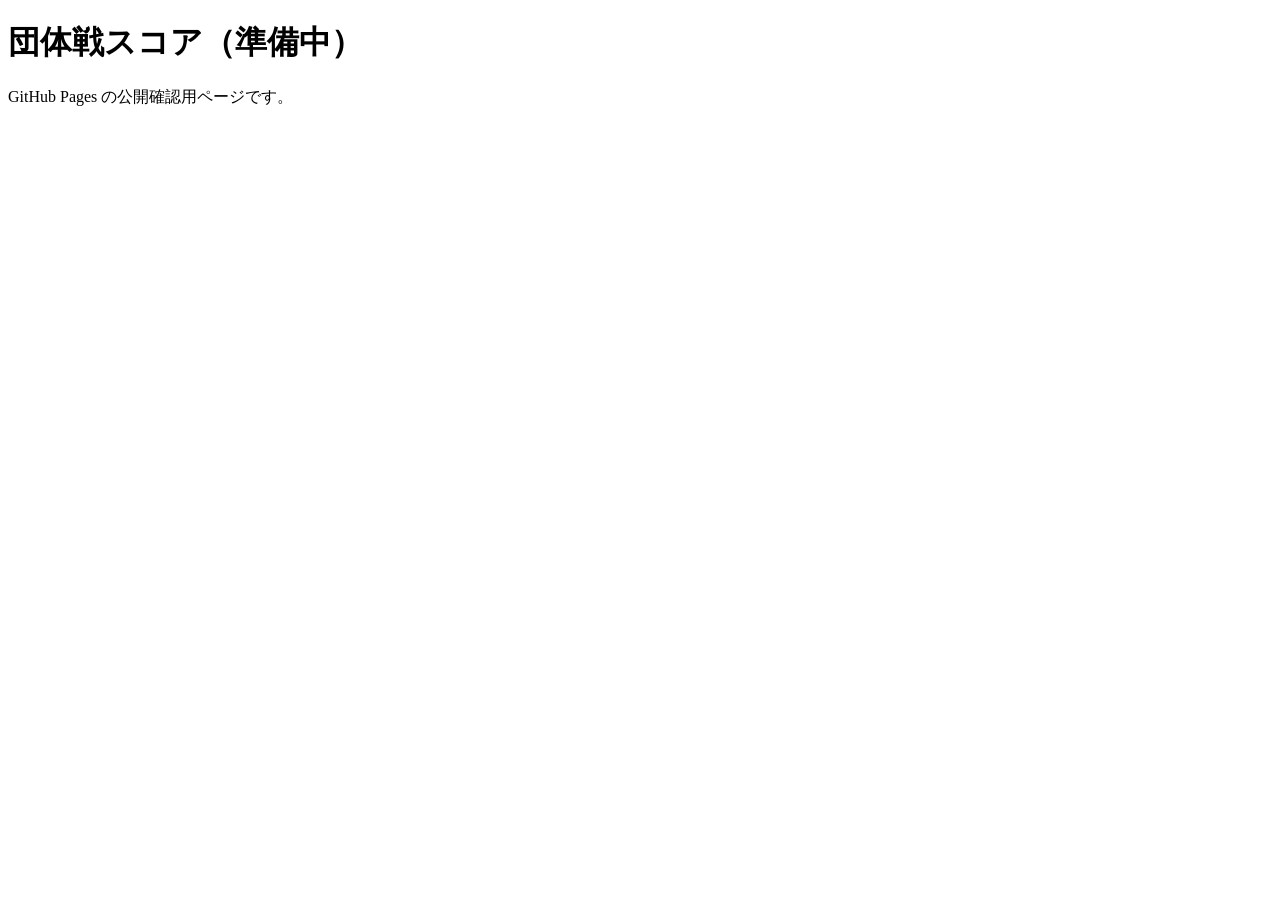
==== index.html @ d8e2cdad "Initial commit Co-Authored-By: Claude Opus 5.5 <noreply@anthropic.com>" ====
<!doctype html>
<html lang="ja">
<head>
  <meta charset="utf-8">
  <meta name="viewport" content="width=device-width, initial-scale=1">
  <title>団体戦スコア</title>
</head>
<body>
  <h1>団体戦スコア（準備中）</h1>
  <p>GitHub Pages の公開確認用ページです。</p>
</body>
</html>
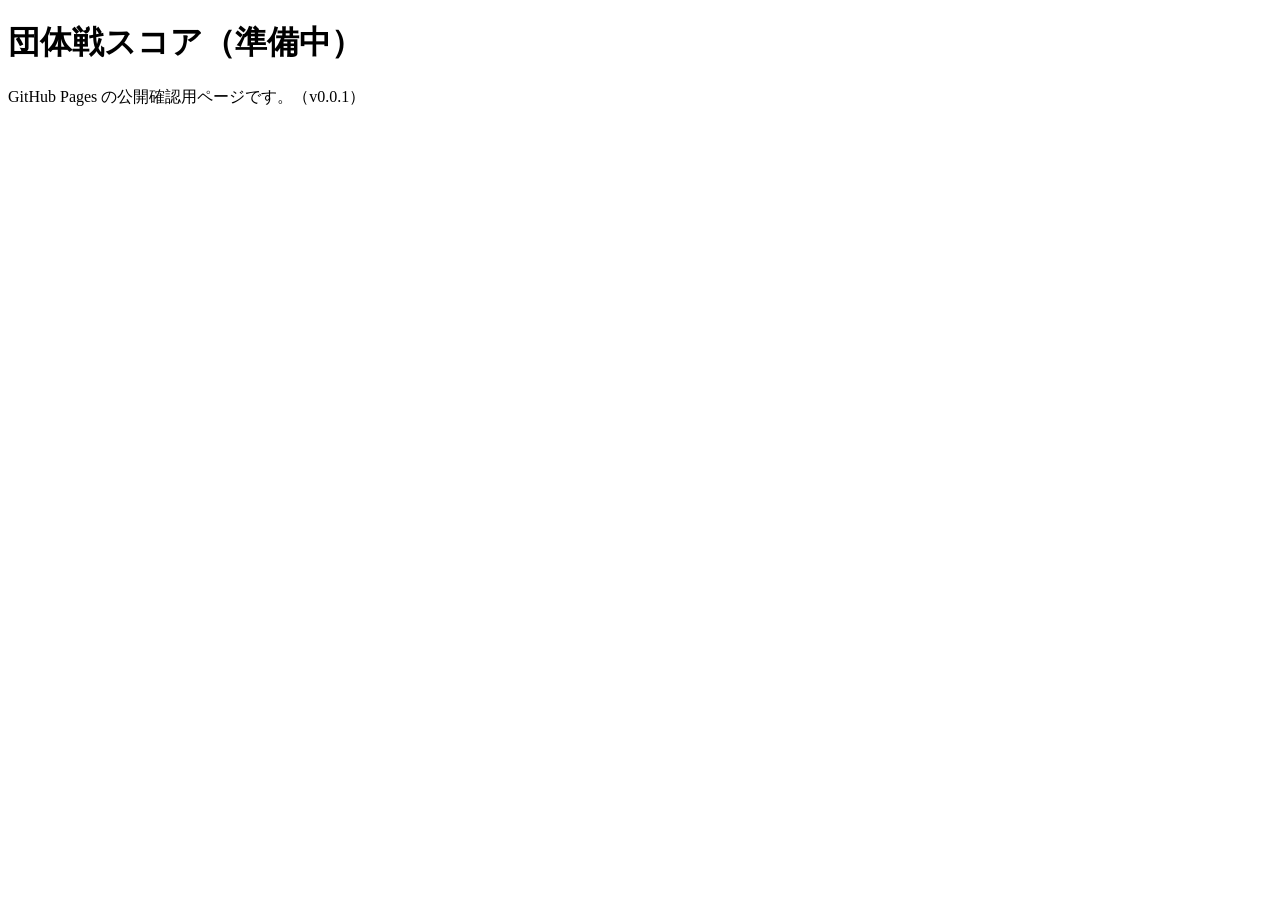
==== commit 253c2efd: "Update placeholder page Co-Authored-By: Claude Opus 5.5 <noreply@anthropic.com>" ====
--- a/index.html
+++ b/index.html
@@ -7,6 +7,6 @@
 </head>
 <body>
   <h1>団体戦スコア（準備中）</h1>
-  <p>GitHub Pages の公開確認用ページです。</p>
+  <p>GitHub Pages の公開確認用ページです。（v0.0.1）</p>
 </body>
 </html>
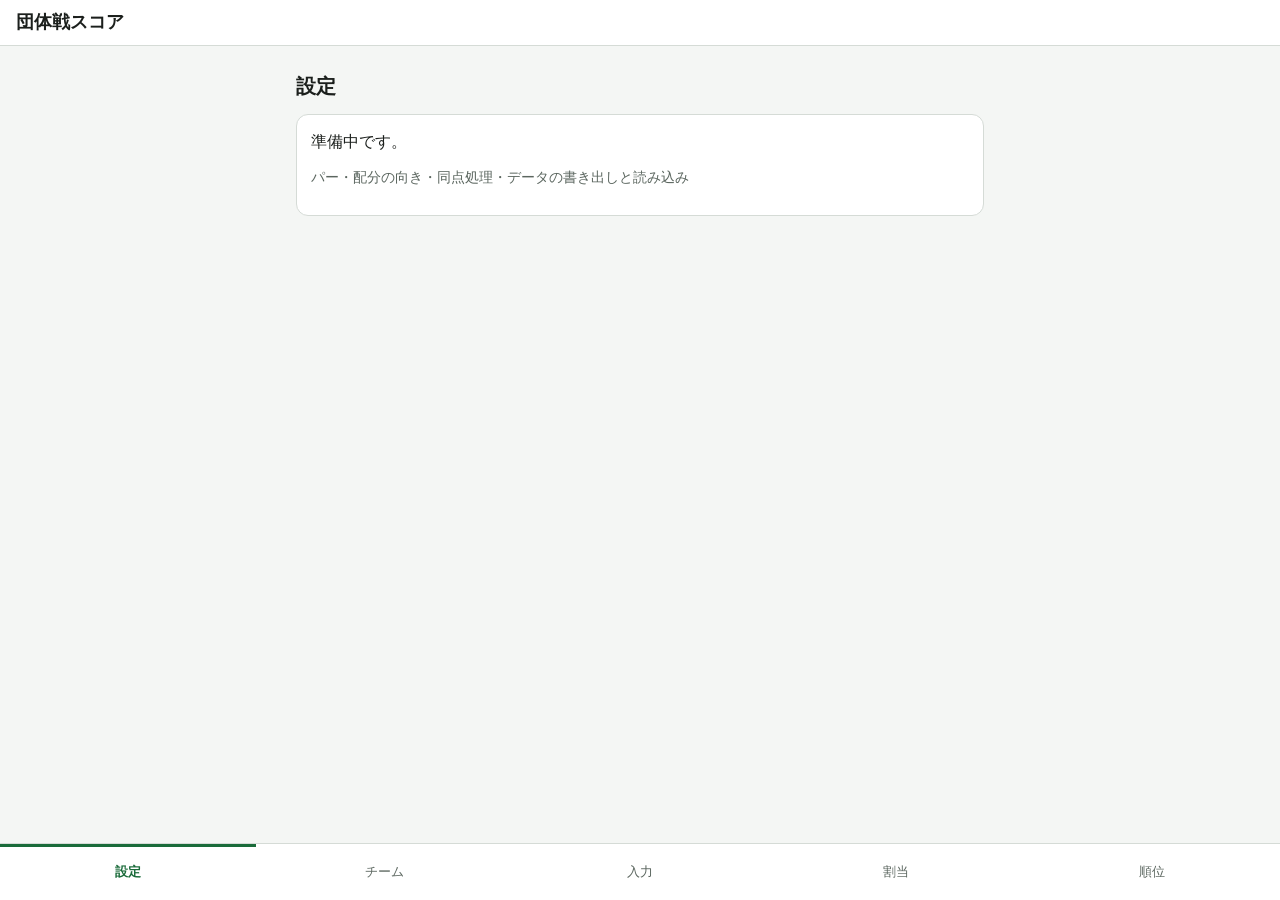
==== commit 7faba207: "Add app shell with tabs, state management and layout check Co-Authored-By: Claude Sonnet 5.5 <norepl" ====
--- a/index.html
+++ b/index.html
@@ -2,11 +2,25 @@
 <html lang="ja">
 <head>
   <meta charset="utf-8">
-  <meta name="viewport" content="width=device-width, initial-scale=1">
+  <meta name="viewport" content="width=device-width, initial-scale=1, viewport-fit=cover">
+  <meta http-equiv="Content-Security-Policy" content="default-src 'self'; img-src 'self' data: blob:; style-src 'self'; script-src 'self'; connect-src 'self'; object-src 'none'; base-uri 'none'; form-action 'none'">
+  <meta name="theme-color" content="#1a6b3a">
   <title>団体戦スコア</title>
+  <link rel="stylesheet" href="css/style.css">
 </head>
 <body>
-  <h1>団体戦スコア（準備中）</h1>
-  <p>GitHub Pages の公開確認用ページです。（v0.0.1）</p>
+  <header class="app-header">
+    <h1 class="app-title">団体戦スコア</h1>
+    <span id="save-status" class="save-status" role="status"></span>
+  </header>
+
+  <div id="banner" class="banner" role="alert" hidden></div>
+
+  <main id="screen" class="screen" tabindex="-1"></main>
+
+  <nav id="tabs" class="tabs" aria-label="画面の切り替え"></nav>
+
+  <noscript><p class="banner">このアプリは JavaScript が必要です。</p></noscript>
+  <script type="module" src="js/main.js"></script>
 </body>
 </html>
--- a/css/style.css
+++ b/css/style.css
@@ -0,0 +1,153 @@
+/* 色はトークンで定義し、ダークモードでは同じ名前を再定義する */
+:root {
+  --bg: #f4f6f4;
+  --fg: #1b1f1c;
+  --muted: #5b665f;
+  --card: #ffffff;
+  --accent: #1a6b3a;
+  --accent-fg: #ffffff;
+  --line: #d5dbd6;
+  --ng: #b3261e;
+  --ng-bg: #fdecea;
+  --warn-bg: #fff4d6;
+  --tab-h: 56px;
+}
+
+@media (prefers-color-scheme: dark) {
+  :root {
+    --bg: #141714;
+    --fg: #e8ece9;
+    --muted: #9aa69e;
+    --card: #1e231f;
+    --accent: #4cc27e;
+    --accent-fg: #0d1f14;
+    --line: #34403a;
+    --ng: #ff8a80;
+    --ng-bg: #3a1f1d;
+    --warn-bg: #3a3218;
+  }
+}
+
+* { box-sizing: border-box; }
+
+html { -webkit-text-size-adjust: 100%; }
+
+body {
+  margin: 0;
+  background: var(--bg);
+  color: var(--fg);
+  font: 16px/1.6 -apple-system, "Hiragino Sans", "Yu Gothic", sans-serif;
+  /* 下のタブバーに内容が隠れないようにする */
+  padding-bottom: calc(var(--tab-h) + env(safe-area-inset-bottom));
+  overflow-x: hidden;
+}
+
+/* ---- ヘッダー ---- */
+.app-header {
+  position: sticky;
+  top: 0;
+  z-index: 10;
+  display: flex;
+  align-items: center;
+  justify-content: space-between;
+  gap: 12px;
+  padding: calc(env(safe-area-inset-top) + 8px) calc(16px + env(safe-area-inset-right)) 8px calc(16px + env(safe-area-inset-left));
+  background: var(--card);
+  border-bottom: 1px solid var(--line);
+}
+.app-title { margin: 0; font-size: 18px; }
+.save-status { font-size: 13px; color: var(--muted); white-space: nowrap; }
+.save-status.is-error { color: var(--ng); font-weight: 600; }
+
+/* ---- お知らせ ---- */
+.banner {
+  margin: 0;
+  padding: 10px calc(16px + env(safe-area-inset-right)) 10px calc(16px + env(safe-area-inset-left));
+  background: var(--warn-bg);
+  border-bottom: 1px solid var(--line);
+  font-size: 14px;
+}
+.banner[hidden] { display: none; }
+.banner.is-error { background: var(--ng-bg); color: var(--ng); }
+
+/* ---- 画面 ---- */
+.screen {
+  max-width: 720px;
+  margin: 0 auto;
+  padding: 16px calc(16px + env(safe-area-inset-right)) 24px calc(16px + env(safe-area-inset-left));
+  outline: none;
+}
+.screen h2 { margin: 0 0 12px; font-size: 20px; }
+.screen p { margin: 0 0 12px; }
+.muted { color: var(--muted); font-size: 14px; }
+
+.card {
+  background: var(--card);
+  border: 1px solid var(--line);
+  border-radius: 12px;
+  padding: 14px;
+  margin: 0 0 14px;
+}
+
+/* 表は幅が足りなければ表の中だけ横にスクロールさせる（画面全体は横スクロールさせない） */
+.table-wrap { overflow-x: auto; -webkit-overflow-scrolling: touch; }
+
+/* ---- ボタン ---- */
+button, .btn {
+  min-height: 44px;
+  min-width: 44px;
+  padding: 0 16px;
+  border: 1px solid var(--line);
+  border-radius: 10px;
+  background: var(--card);
+  color: var(--fg);
+  font: inherit;
+  cursor: pointer;
+}
+button.primary { background: var(--accent); color: var(--accent-fg); border-color: var(--accent); }
+button.danger { color: var(--ng); border-color: var(--ng); }
+button:disabled { opacity: 0.5; cursor: default; }
+button:focus-visible, a:focus-visible, input:focus-visible, select:focus-visible { outline: 3px solid var(--accent); outline-offset: 2px; }
+
+input, select {
+  min-height: 44px;
+  padding: 0 12px;
+  border: 1px solid var(--line);
+  border-radius: 10px;
+  background: var(--bg);
+  color: var(--fg);
+  font: inherit;
+  max-width: 100%;
+}
+
+/* ---- 下のタブバー ---- */
+.tabs {
+  position: fixed;
+  left: 0;
+  right: 0;
+  bottom: 0;
+  z-index: 10;
+  display: grid;
+  grid-template-columns: repeat(5, 1fr);
+  background: var(--card);
+  border-top: 1px solid var(--line);
+  padding-bottom: env(safe-area-inset-bottom);
+}
+.tabs button {
+  min-height: var(--tab-h);
+  padding: 0 2px;
+  border: 0;
+  border-radius: 0;
+  background: none;
+  color: var(--muted);
+  font-size: 13px;
+}
+.tabs button[aria-current="page"] {
+  color: var(--accent);
+  font-weight: 700;
+  box-shadow: inset 0 3px 0 var(--accent);
+}
+
+@media (min-width: 700px) {
+  .screen { padding-top: 24px; }
+}
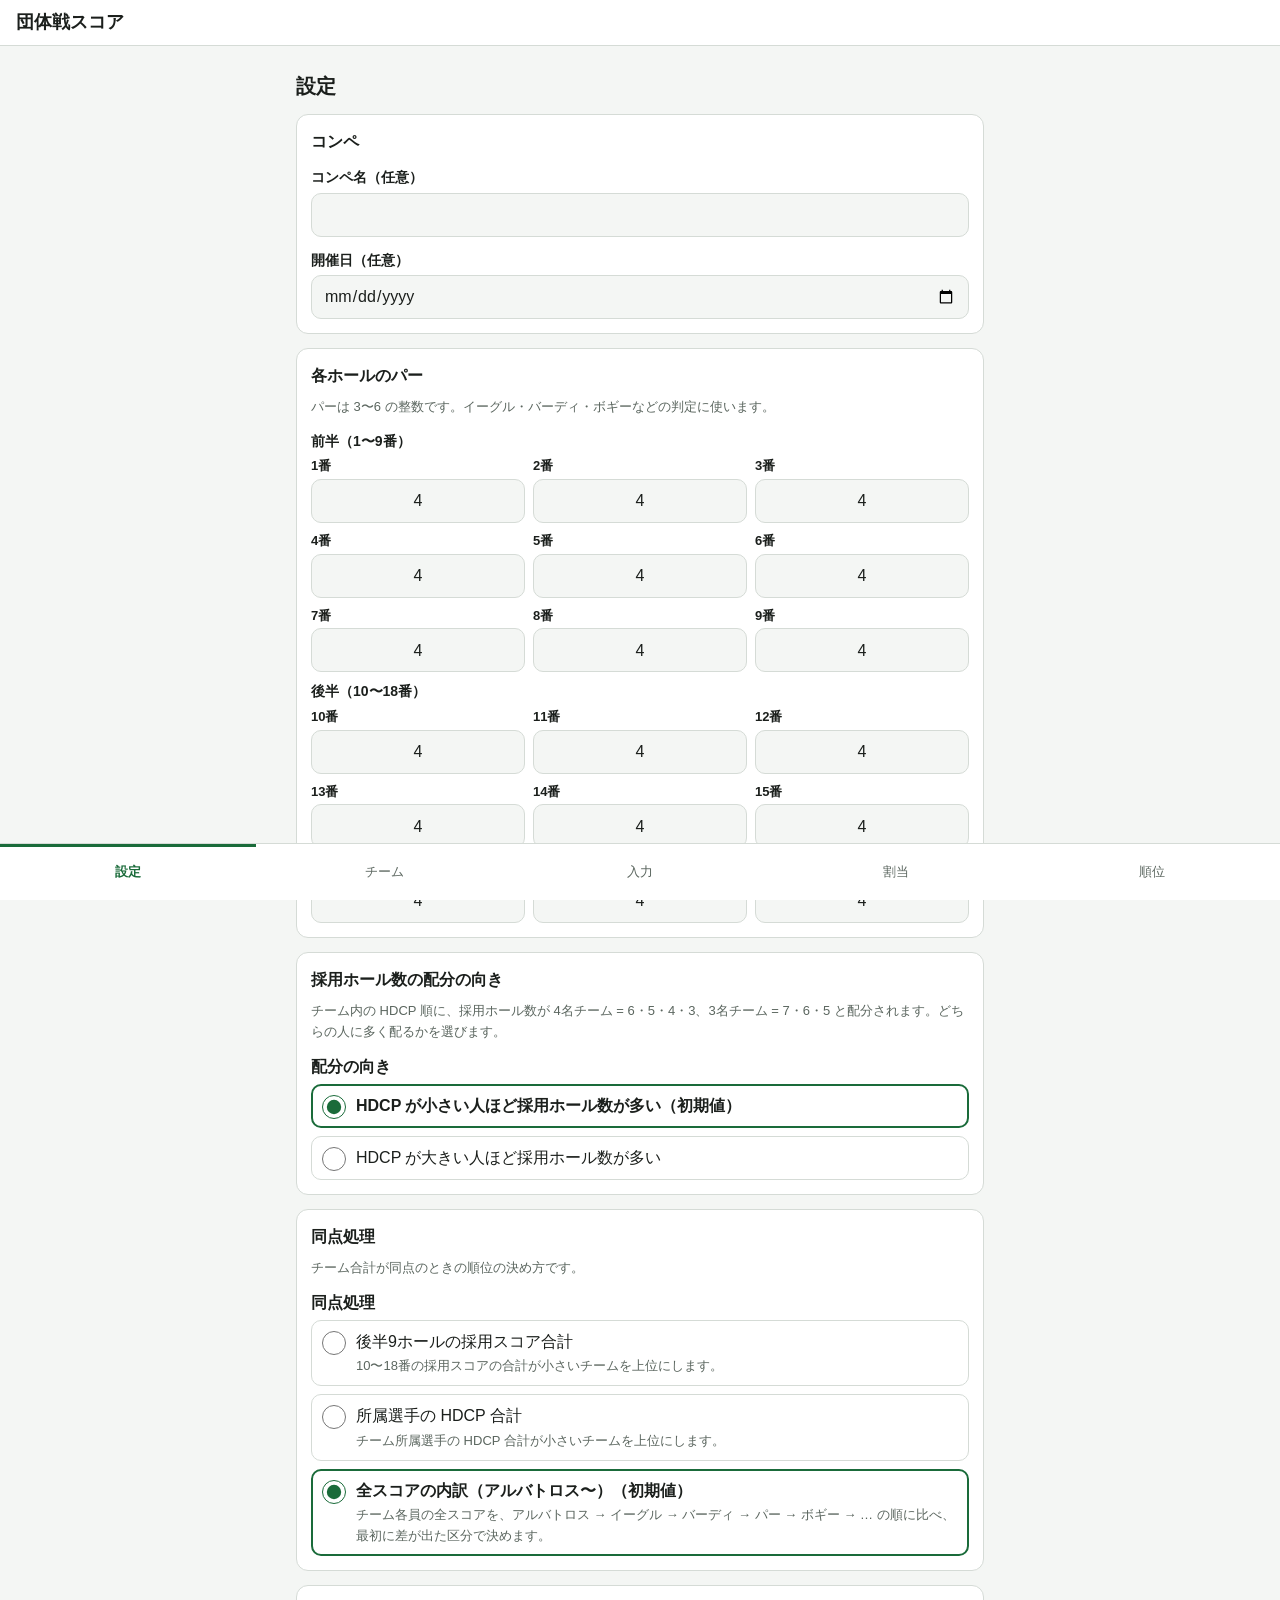
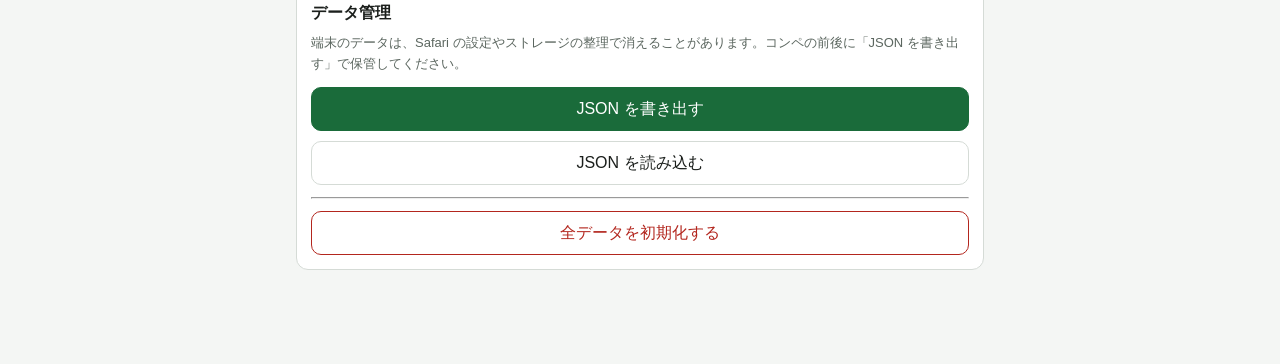
==== commit a12424a3: "Make the app an installable offline PWA with update notice Co-Authored-By: Claude Sonnet 5.5 <norepl" ====
--- a/index.html
+++ b/index.html
@@ -5,8 +5,19 @@
   <meta name="viewport" content="width=device-width, initial-scale=1, viewport-fit=cover">
   <meta http-equiv="Content-Security-Policy" content="default-src 'self'; img-src 'self' data: blob:; style-src 'self'; script-src 'self'; connect-src 'self'; object-src 'none'; base-uri 'none'; form-action 'none'">
   <meta name="theme-color" content="#1a6b3a">
+  <meta name="apple-mobile-web-app-capable" content="yes">
+  <meta name="mobile-web-app-capable" content="yes">
+  <meta name="apple-mobile-web-app-title" content="団体戦">
+  <meta name="apple-mobile-web-app-status-bar-style" content="default">
+  <link rel="manifest" href="manifest.webmanifest">
+  <link rel="apple-touch-icon" href="icons/icon-180.png">
   <title>団体戦スコア</title>
   <link rel="stylesheet" href="css/style.css">
+  <link rel="stylesheet" href="css/settings.css">
+  <link rel="stylesheet" href="css/teams.css">
+  <link rel="stylesheet" href="css/input.css">
+  <link rel="stylesheet" href="css/assign.css">
+  <link rel="stylesheet" href="css/ranking.css">
 </head>
 <body>
   <header class="app-header">
@@ -15,6 +26,7 @@
   </header>
 
   <div id="banner" class="banner" role="alert" hidden></div>
+  <div id="update-banner" class="banner" role="status" hidden></div>
 
   <main id="screen" class="screen" tabindex="-1"></main>
 
--- a/css/style.css
+++ b/css/style.css
@@ -120,6 +120,45 @@
   max-width: 100%;
 }
 
+/* ---- 共通の部品（各画面で共有する）---- */
+
+/* 縦に並べる・横に並べる（折り返す） */
+.stack > * + * { margin-top: 12px; }
+.row { display: flex; flex-wrap: wrap; align-items: center; gap: 8px; }
+.row.between { justify-content: space-between; }
+.grow { flex: 1 1 0; min-width: 0; }
+
+/* 項目名つきの入力欄: <div class="field"><label>…</label><input>…<div class="error-text">…</div></div> */
+.field { display: flex; flex-direction: column; gap: 4px; }
+.field > label, .label { font-size: 14px; font-weight: 600; }
+.field input, .field select { width: 100%; }
+.field.is-invalid input, .field.is-invalid select { border-color: var(--ng); }
+.error-text { color: var(--ng); font-size: 14px; }
+.error-text:empty { display: none; }
+.hint { color: var(--muted); font-size: 13px; }
+
+/* 見出し付きのカード */
+.card > h3 { margin: 0 0 8px; font-size: 16px; }
+
+/* 状態を示す小さなラベル */
+.badge {
+  display: inline-block;
+  padding: 0 8px;
+  border-radius: 999px;
+  border: 1px solid var(--line);
+  font-size: 13px;
+  line-height: 22px;
+  white-space: nowrap;
+}
+.badge.ok { color: var(--accent); border-color: var(--accent); }
+.badge.ng { color: var(--ng); border-color: var(--ng); }
+
+/* 表（.table-wrap の中に置く） */
+table.grid { border-collapse: collapse; width: 100%; font-variant-numeric: tabular-nums; }
+table.grid th, table.grid td { padding: 6px 8px; border-bottom: 1px solid var(--line); text-align: center; white-space: nowrap; }
+table.grid th { font-size: 13px; color: var(--muted); font-weight: 600; }
+table.grid td.left, table.grid th.left { text-align: left; }
+
 /* ---- 下のタブバー ---- */
 .tabs {
   position: fixed;
--- a/css/settings.css
+++ b/css/settings.css
@@ -0,0 +1,24 @@
+/* 設定画面の専用スタイル。共通の部品は style.css にある。ここには、この画面だけで使うクラスを書く */
+.par-group { margin-top: 8px; }
+.par-group > .label { display: block; margin-bottom: 4px; }
+.par-grid { display: grid; grid-template-columns: repeat(3, minmax(0, 1fr)); gap: 8px; }
+.par-cell { display: flex; flex-direction: column; gap: 2px; min-width: 0; }
+.par-cell > label { font-size: 13px; font-weight: 600; }
+.par-cell input { width: 100%; min-width: 0; text-align: center; padding: 0 4px; }
+.par-cell.is-invalid input { border-color: var(--ng); border-width: 2px; }
+.par-cell .error-text { font-size: 12px; }
+
+.option-list { border: 0; margin: 0; padding: 0; min-width: 0; }
+.option-list > legend { padding: 0; font-weight: 600; margin-bottom: 4px; }
+.option { display: flex; align-items: flex-start; gap: 10px; min-height: 44px; padding: 8px 10px; border: 1px solid var(--line); border-radius: 10px; cursor: pointer; }
+.option + .option { margin-top: 8px; }
+.option input { flex: none; width: 24px; min-height: 24px; height: 24px; margin: 2px 0 0; padding: 0; accent-color: var(--accent); }
+.option:has(input:checked) { border-color: var(--accent); border-width: 2px; padding: 7px 9px; font-weight: 600; }
+.option-body { display: flex; flex-direction: column; gap: 2px; min-width: 0; }
+.option-desc { font-weight: 400; font-size: 13px; color: var(--muted); }
+
+.notice { padding: 10px 12px; border: 1px solid var(--accent); border-radius: 10px; font-weight: 600; }
+.notice.is-error { border-color: var(--ng); color: var(--ng); }
+.notice:empty { display: none; }
+.data-actions { display: flex; flex-direction: column; gap: 10px; }
+.data-actions button { width: 100%; }
--- a/css/teams.css
+++ b/css/teams.css
@@ -0,0 +1,28 @@
+/* チーム画面の専用スタイル。共通の部品は style.css にある。ここには、この画面だけで使うクラスを書く */
+.team-card .t-head { align-items: flex-end; }
+.team-card .t-head .grow { flex: 1 1 160px; }
+.team-card .t-size { margin: 12px 0; }
+
+/* 同 HDCP の順序が未指定・重複: 色だけでなく枠線・太字・記号で目立たせる */
+.tie-warning {
+  margin: 0 0 12px;
+  padding: 10px 12px;
+  border: 2px solid var(--ng);
+  border-radius: 10px;
+  background: var(--warn-bg);
+  font-weight: 600;
+}
+
+.players .player {
+  padding: 10px 0 0;
+  border-top: 1px solid var(--line);
+}
+.players .player:first-child { border-top: 0; padding-top: 0; }
+.player .t-line { margin-top: 8px; align-items: flex-end; }
+.player .t-hdcp { flex: 0 1 120px; }
+.player .t-tie { flex: 0 1 110px; }
+.player .t-quota { align-self: center; }
+.player .t-remove { margin-left: auto; }
+.teams-notice { margin-bottom: 12px; }
+.t-hint { margin: 12px 0 0; }
+.t-add-team { width: 100%; }
--- a/css/input.css
+++ b/css/input.css
@@ -0,0 +1,23 @@
+/* 入力画面の専用スタイル。共通の部品は style.css にある。ここには、この画面だけで使うクラスを書く */
+
+.input-progress { font-weight: 600; }
+.input-progress .progress-text { font-variant-numeric: tabular-nums; }
+
+.hole-head { display: flex; align-items: center; flex-wrap: wrap; gap: 8px; margin-bottom: 6px; }
+.hole-head h3 { margin: 0; font-size: 18px; }
+.hole-mark { font-size: 13px; color: var(--muted); }
+.hole-mark.is-done { color: var(--accent); font-weight: 700; }
+
+.score-cell { padding: 4px 0; border-top: 1px solid var(--line); }
+.score-line { display: flex; align-items: center; justify-content: space-between; gap: 8px; }
+.player-name { flex: 1 1 0; min-width: 0; overflow: hidden; text-overflow: ellipsis; white-space: nowrap; }
+.score-ctrl { display: flex; align-items: center; gap: 6px; flex: none; }
+.score-ctrl button.step { min-width: 48px; min-height: 48px; padding: 0; font-size: 22px; font-weight: 700; line-height: 1; }
+.score-ctrl button.step[aria-disabled="true"] { opacity: 0.4; cursor: default; }
+.score-input { width: 60px; min-width: 48px; min-height: 48px; padding: 0 4px; text-align: center; font-size: 20px; font-weight: 700; font-variant-numeric: tabular-nums; }
+.score-input.is-invalid { border-color: var(--ng); border-width: 2px; }
+.score-cell .error-text { margin: 0 0 4px; }
+
+.sub-card h3 { margin: 0 0 8px; font-size: 16px; }
+.sub-card td.num { font-variant-numeric: tabular-nums; font-weight: 600; }
+.sub-card td.total { font-weight: 700; }
--- a/css/assign.css
+++ b/css/assign.css
@@ -0,0 +1,56 @@
+/* 割当画面の専用スタイル。共通の部品は style.css にある。ここには、この画面だけで使うクラスを書く */
+
+.assign-total { font-size: 16px; }
+.assign-total-num { font-size: 22px; }
+.assign-incomplete { margin: 0; font-size: 14px; font-weight: 600; color: var(--ng); }
+
+.assign-table { min-width: 100%; }
+.assign-table .assign-name { max-width: 7em; overflow: hidden; text-overflow: ellipsis; }
+
+/* 左端の列（ホール番号・行の名前）は横スクロールしても見えるように固定する */
+.assign-table .sticky-col {
+  position: sticky;
+  left: 0;
+  z-index: 1;
+  background: var(--card);
+  color: var(--fg);
+  box-shadow: 1px 0 0 var(--line);
+}
+
+/* 採用されたセル: 色に加え、● 記号・太字・枠線で示す */
+.assign-table td.assign-cell { min-width: 56px; padding: 0; height: 44px; }
+.assign-table td.assign-cell:not(:has(button)) { padding: 6px 8px; }
+.assign-table td.is-adopted {
+  font-weight: 700;
+  color: var(--accent);
+  background: var(--warn-bg);
+  outline: 2px solid var(--accent);
+  outline-offset: -2px;
+}
+
+.assign-cell-btn {
+  display: block;
+  width: 100%;
+  min-width: 56px;
+  min-height: 44px;
+  padding: 0 6px;
+  border: 0;
+  border-radius: 0;
+  background: transparent;
+  color: inherit;
+  font: inherit;
+  font-weight: inherit;
+  font-variant-numeric: tabular-nums;
+}
+
+.assign-table td.assign-adopted-col, .assign-table th.assign-adopted-col {
+  border-left: 2px solid var(--line);
+  font-weight: 700;
+}
+
+/* 小計・合計・採用数の行 */
+.assign-table tr.assign-sum th, .assign-table tr.assign-sum td { font-weight: 700; border-top: 2px solid var(--line); }
+.assign-table tr.assign-grand td { font-size: 17px; }
+
+.assign-count.is-over, .assign-count.is-under { color: var(--ng); background: var(--ng-bg); }
+.assign-count-mark { font-size: 12px; }
--- a/css/ranking.css
+++ b/css/ranking.css
@@ -0,0 +1,20 @@
+/* 順位画面の専用スタイル。共通の部品は style.css にある。ここには、この画面だけで使うクラスを書く */
+.rk-caption { caption-side: top; text-align: left; font-weight: 600; padding: 0 0 8px; }
+.rk-rank { min-width: 64px; }
+.rk-rank-num { font-size: 18px; font-weight: 700; }
+.rk-name { font-weight: 600; white-space: normal; word-break: break-all; }
+.rk-total { font-weight: 700; }
+.rk-has-reason td { border-bottom: 0; }
+table.grid td.rk-reason { white-space: normal; font-size: 13px; color: var(--muted); padding-top: 0; }
+.rk-provisional p { margin: 0; }
+.rk-pending { border-top: 1px solid var(--line); padding-top: 8px; }
+.rk-pending button { min-height: 44px; min-width: 44px; }
+.rk-share-btn { min-height: 44px; width: 100%; }
+.rk-share-status:empty { display: none; }
+.rk-share-status { margin: 0; font-size: 14px; font-weight: 600; }
+.rk-textarea { width: 100%; box-sizing: border-box; font: inherit; }
+.rk-tiebreak { margin-top: 8px; }
+
+/* ---- 結果の画像 ---- */
+.rk-image-preview img { display: block; max-width: 100%; height: auto; border: 1px solid var(--line); border-radius: 8px; }
+.rk-image-preview:empty { display: none; }
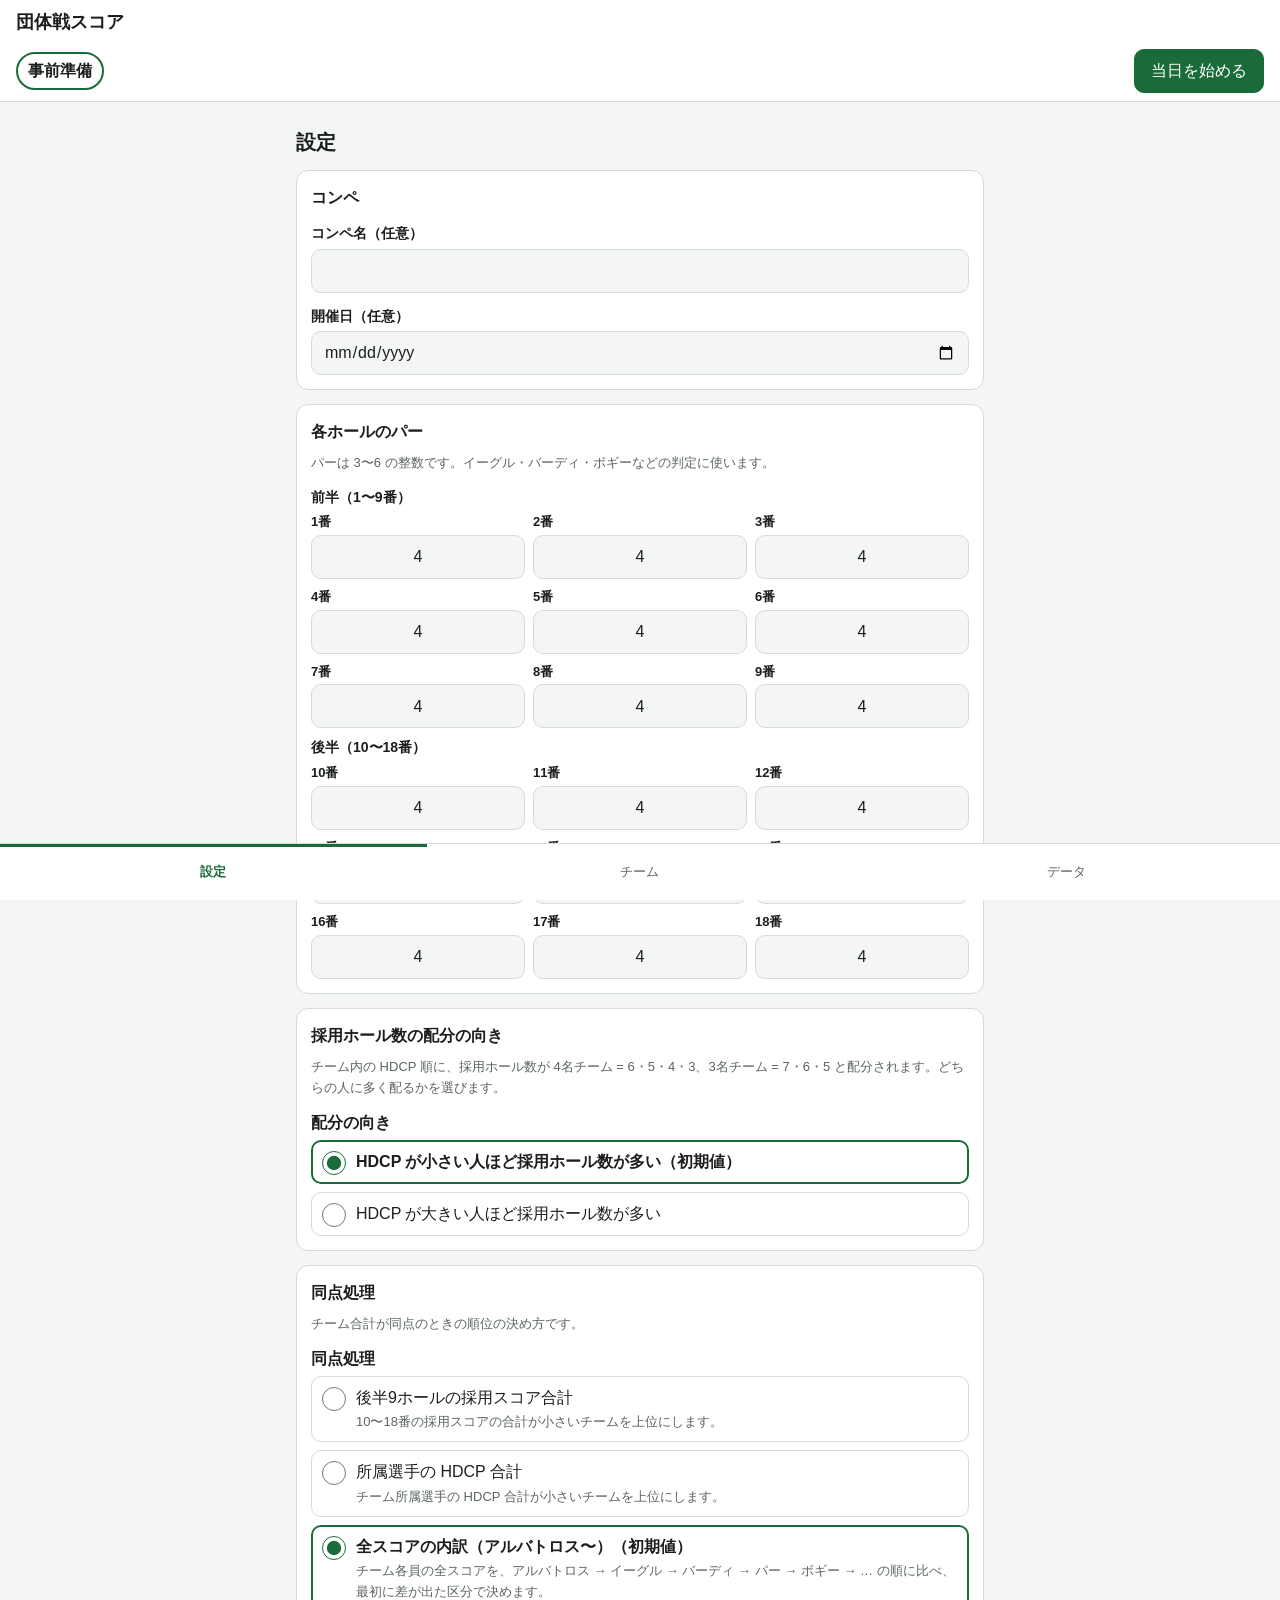
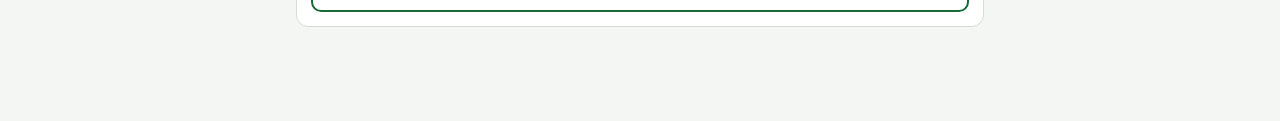
==== commit cc791b4e: "Add mode switching and import logic, change cache label Co-Authored-By: Claude Sonnet 5.5 <noreply@a" ====
--- a/index.html
+++ b/index.html
@@ -18,6 +18,8 @@
   <link rel="stylesheet" href="css/input.css">
   <link rel="stylesheet" href="css/assign.css">
   <link rel="stylesheet" href="css/ranking.css">
+  <link rel="stylesheet" href="css/data.css">
+  <link rel="stylesheet" href="css/import.css">
 </head>
 <body>
   <header class="app-header">
--- a/css/style.css
+++ b/css/style.css
@@ -31,6 +31,11 @@
 * { box-sizing: border-box; }
 
 html { -webkit-text-size-adjust: 100%; }
+
+/* 短い間隔で続けて押すと「ダブルタップで拡大」と判定されて操作が中断されるため、その拡大だけを止める。
+   ピンチでの拡大は残す（viewport に user-scalable=no は付けない）。
+   入力欄の文字は 16px 以上に保つこと（iOS はそれ未満だと、フォーカス時に自動で拡大する） */
+html, body, button, a, input, select, textarea, label, summary, [role="button"] { touch-action: manipulation; }
 
 body {
   margin: 0;
--- a/css/settings.css
+++ b/css/settings.css
@@ -20,5 +20,3 @@
 .notice { padding: 10px 12px; border: 1px solid var(--accent); border-radius: 10px; font-weight: 600; }
 .notice.is-error { border-color: var(--ng); color: var(--ng); }
 .notice:empty { display: none; }
-.data-actions { display: flex; flex-direction: column; gap: 10px; }
-.data-actions button { width: 100%; }
--- a/css/data.css
+++ b/css/data.css
@@ -0,0 +1,24 @@
+/* データ画面と、ヘッダーのモード表示の専用スタイル。共通の部品は style.css にある */
+.notice { padding: 10px 12px; border: 1px solid var(--accent); border-radius: 10px; font-weight: 600; }
+.notice.is-error { border-color: var(--ng); color: var(--ng); }
+.notice:empty { display: none; }
+.data-actions { display: flex; flex-direction: column; gap: 10px; }
+.data-actions button { width: 100%; }
+
+/* ---- ヘッダーのモード表示・切り替え（main.js が作る） ---- */
+.app-header { flex-wrap: wrap; }
+.mode-bar { flex-basis: 100%; display: flex; align-items: center; gap: 10px; }
+.mode-bar .mode-label { font-weight: 700; padding: 4px 10px; border: 2px solid var(--accent); border-radius: 999px; white-space: nowrap; }
+.mode-bar button { min-height: 44px; margin-left: auto; }
+
+/* モードによってタブの数が変わる（3 または 5）ので、本数に関わらず均等に並べる */
+.tabs { grid-template-columns: none; grid-auto-flow: column; grid-auto-columns: 1fr; }
+
+/* ---- 当日を始められないときの点検の表示 ---- */
+.mode-issues { margin: 0; padding: 10px calc(16px + env(safe-area-inset-right)) 10px calc(16px + env(safe-area-inset-left)); background: var(--warn-bg); border-bottom: 1px solid var(--line); font-size: 14px; }
+.mode-issues[hidden] { display: none; }
+.mode-issues h2 { margin: 0 0 6px; font-size: 15px; }
+.mode-issues ul { margin: 0; padding: 0; list-style: none; display: flex; flex-direction: column; gap: 8px; }
+.mode-issues li { display: flex; flex-direction: column; gap: 6px; align-items: flex-start; }
+.mode-issues li .issue-text::before { content: '✕ '; font-weight: 700; color: var(--ng); }
+.mode-issues button { min-height: 44px; }
--- a/css/import.css
+++ b/css/import.css
@@ -0,0 +1 @@
+/* 取込画面の専用スタイル（仮置き。T-21 で書く） */
